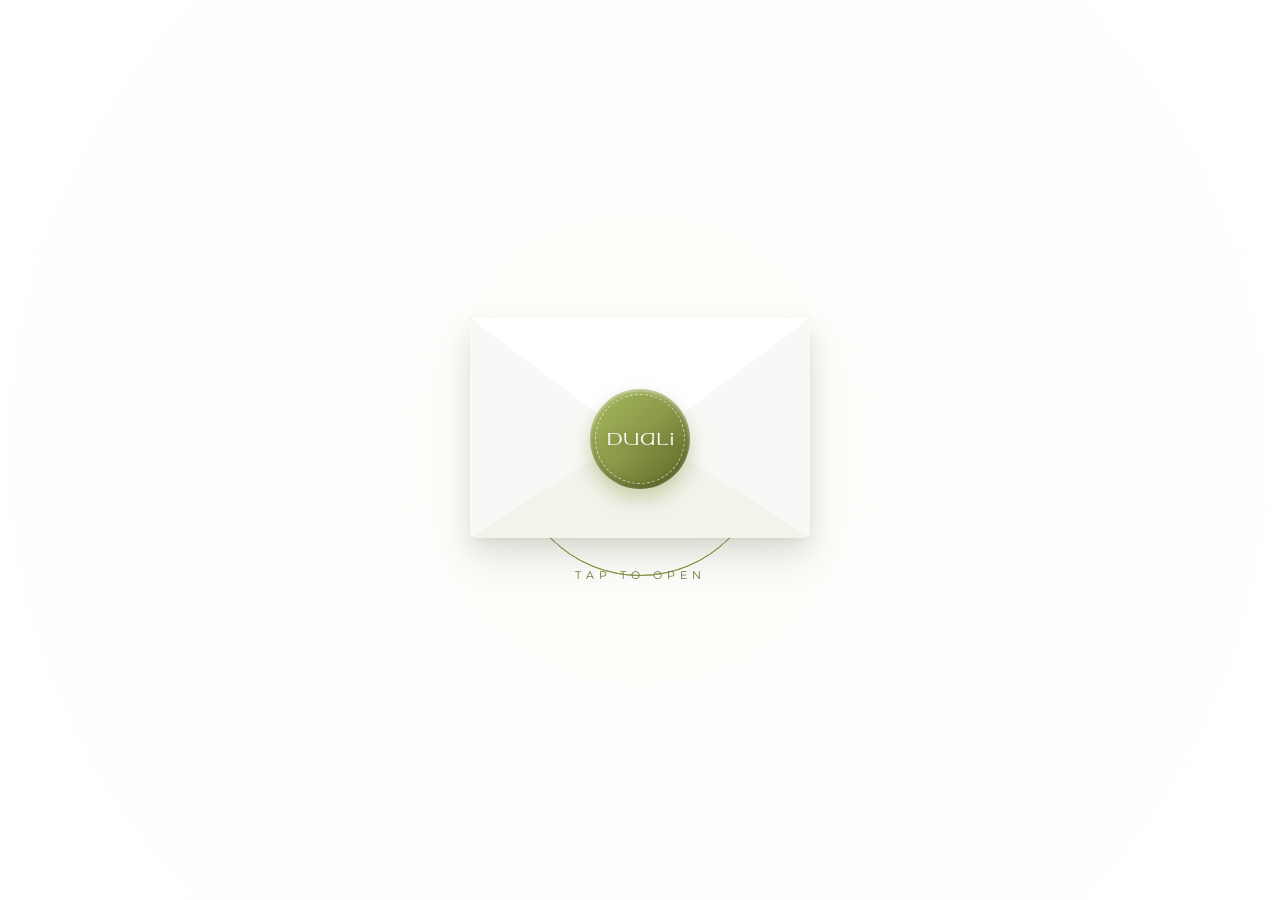
==== green.html @ 981661f7 "UPDATE CODE" ====
﻿<!DOCTYPE html>
<html lang="en">
<head>
    <meta charset="UTF-8">
    <meta name="viewport" content="width=device-width, initial-scale=1.0, maximum-scale=1.0, user-scalable=no">
    <title>Duali Tableware Showcase - Green Edition</title>
    <link rel="preconnect" href="https://fonts.googleapis.com">
    <link rel="preconnect" href="https://fonts.gstatic.com" crossorigin>
    <link href="https://fonts.googleapis.com/css2?family=Cormorant+Garamond:ital,wght@0,400;0,500;0,600;1,400&family=Montserrat:wght@300;400;500&display=swap" rel="stylesheet">
    <link rel="stylesheet" href="styles-green.css">
</head>
<body>
    <!-- Ambient background floating particles for extra aesthetic -->
    <div class="ambient-dust"></div>

    <div id="stage">
        <!-- The Envelope View -->
        <div id="envelope-view">
            <div class="glow-rings"></div>
            <div class="glow-rings" style="animation-delay: 2s;"></div>
            
            <div class="envelope-wrapper" id="envelope-wrapper">
                <div class="envelope" id="envelope">
                    <div class="env-inside"></div>
                    <!-- Flaps -->
                    <div class="card-preview" id="card-preview">
                        <img src="image.png" alt="Logo" style="width: 70px; margin: 20px auto; display: block; filter: brightness(0) opacity(0.85);">
                    </div>
                    <div class="flap flap-left"></div>
                    <div class="flap flap-right"></div>
                    <div class="flap flap-bottom"></div>
                    <div class="flap flap-top" id="flap-top"></div>
                    <!-- The seal is moved outside flap-top so it doesn't get clipped by clip-path -->
                    <div class="seal" id="seal">
                        <img src="image.png" alt="Logo" class="seal-logo">
                    </div>
                </div>
            </div>
            <p class="hint" id="hint">tap to open</p>
        </div>

        <!-- Invite View -->
        <div id="invite-view">
            <div id="celebration-container"></div>
            <div class="invite-card">
                
                <div class="card-border"></div>
                <div class="card-border-inner"></div>
                
                                <div class="logo-emblem animate-down" style="--delay: 0.1s">
                    <img src="image.png" alt="Logo" class="card-logo">
                </div>
                
                <p class="eyebrow animate-down" style="--delay: 0.2s">You are cordially invited to the</p>
                <h1 class="animate-down" style="--delay: 0.3s">Duali Tableware Showcase</h1>
                <p class="lede animate-down" style="--delay: 0.4s">Join us as we present our complete collection of<br>handcrafted functional art and tableware created to date.</p>
                
                <div class="divider animate-down" style="--delay: 0.5s">
                    <span class="diamond"></span>
                </div>
                
                <div class="scratch-wrap animate-down" id="scratch-wrap" style="--delay: 0.6s">
                    <div class="scratch-content">
                        <div class="dates">
                            <div class="date-block">
                                <span class="day">Saturday</span>
                                <span class="num">18</span>
                                <span class="month">September</span>
                            </div>
                            <span class="amp">&amp;</span>
                            <div class="date-block">
                                <span class="day">Sunday</span>
                                <span class="num">19</span>
                                <span class="month">September 2026</span>
                            </div>
                        </div>
                        <p class="time">11:00 AM - 6:00 PM</p>
                        <p class="walkin">Walk-ins welcome throughout the day</p>
                        <p class="venue">079 Stories, Bodakdev,<br>Ahmedabad</p>
                    </div>
                    <!-- The Canvas layer that gets scratched off -->
                    <canvas id="scratch-canvas"></canvas>
                </div>

                <p class="closing animate-down" style="--delay: 0.7s">We look forward to welcoming you.</p>
                
                <div class="animate-down" style="--delay: 0.8s">
                    <a href="https://instagram.com/dualidesigns" target="_blank" class="rsvp-btn">RSVP NOW</a>
                </div>

                <!-- Live Countdown -->
                <div class="countdown-wrapper animate-down" style="--delay: 0.9s">
                    <p class="countdown-title">The showcase begins in</p>
                    <div class="countdown" id="countdown">
                        <div class="cd-item">
                            <span class="cd-num" id="cd-days">00</span>
                            <span class="cd-label">Days</span>
                        </div>
                        <div class="cd-item">
                            <span class="cd-num" id="cd-hours">00</span>
                            <span class="cd-label">Hours</span>
                        </div>
                        <div class="cd-item">
                            <span class="cd-num" id="cd-mins">00</span>
                            <span class="cd-label">Mins</span>
                        </div>
                        <div class="cd-item">
                            <span class="cd-num" id="cd-secs">00</span>
                            <span class="cd-label">Secs</span>
                        </div>
                    </div>
                </div>

            </div>
        </div>
    </div>

    <script src="script-green.js"></script>
</body>
</html>
---- styles-green.css ----
﻿:root {
    --bg: #ffffff;
    --bg-glow: #fdfcf9;
    --card-bg: #fdfcf9;
    --ink: #1a1a1a;
    --ink-soft: #555555;
    --primary: #8a9848;
    --primary-dark: #6b7a33;
    --primary-gradient: linear-gradient(135deg, #a8bb5f 0%, #8a9848 50%, #586626 100%);
    --line: rgba(138, 152, 72, 0.2);
}

body {
    background: var(--bg);
    color: var(--ink);
    font-family: 'Montserrat', sans-serif;
    margin: 0;
    overflow-x: hidden;
    -webkit-font-smoothing: antialiased;
}

.hidden {
    display: none !important;
}

/* Ambient particles effect for aesthetics */
.ambient-dust {
    position: fixed;
    inset: 0;
    pointer-events: none;
    z-index: 0;
    background-image: 
        radial-gradient(1.5px 1.5px at 100px 50px, rgba(116, 163, 135, 0.3), transparent),
        radial-gradient(2px 2px at 200px 150px, rgba(116, 163, 135, 0.4), transparent),
        radial-gradient(1px 1px at 300px 80px, rgba(116, 163, 135, 0.2), transparent),
        radial-gradient(2.5px 2.5px at 400px 250px, rgba(116, 163, 135, 0.3), transparent);
    background-size: 500px 500px;
    animation: drift 60s linear infinite;
    opacity: 0.6;
}

@keyframes drift {
    0% { transform: translateY(0); }
    100% { transform: translateY(-500px); }
}

#stage {
    min-height: 100vh;
    display: flex;
    flex-direction: column;
    align-items: center;
    justify-content: center;
    background: radial-gradient(circle at center, var(--bg-glow) 0%, var(--bg) 100%);
    position: relative;
    z-index: 1;
}

#seal-view {
    display: flex;
    flex-direction: column;
    align-items: center;
    justify-content: center;
    gap: 30px;
    transition: opacity 0.5s ease, transform 0.5s ease;
    position: absolute;
    inset: 0;
    margin: auto;
}

/* Green Wax Seal */
.seal {
    width: 150px;
    height: 150px;
    border-radius: 50%;
    cursor: pointer;
    background: var(--primary-gradient);
    box-shadow: 
        0 20px 40px rgba(0,0,0,0.8),
        0 0 60px rgba(86, 135, 107, 0.2),
        inset 0 2px 5px rgba(255,255,255,0.4),
        inset 0 -6px 12px rgba(0,0,0,0.4);
    display: flex;
    align-items: center;
    justify-content: center;
    animation: breathe 4s ease-in-out infinite;
    position: relative;
}

.seal::after {
    content: '';
    position: absolute;
    inset: 8px;
    border-radius: 50%;
    border: 1px dashed rgba(255,255,255,0.4);
}

.seal-logo {
    width: 65%;
    height: 65%;
    object-fit: contain;
    transition: transform 0.3s ease;
    filter: drop-shadow(0 4px 6px rgba(0,0,0,0.4));
    z-index: 2;
}

.seal:hover .seal-logo {
    transform: scale(1.08);
}

@keyframes breathe {
    0%, 100% { transform: scale(1); box-shadow: 0 20px 40px rgba(0,0,0,0.8), 0 0 60px rgba(86, 135, 107, 0.2), inset 0 2px 5px rgba(255,255,255,0.4), inset 0 -6px 12px rgba(0,0,0,0.4); }
    50% { transform: scale(1.04); box-shadow: 0 25px 50px rgba(0,0,0,0.9), 0 0 80px rgba(86, 135, 107, 0.35), inset 0 2px 5px rgba(255,255,255,0.4), inset 0 -6px 12px rgba(0,0,0,0.4); }
}

.hint {
    font-size: 12px;
    letter-spacing: 5px;
    color: var(--primary);
    text-transform: uppercase;
    margin: 0;
    animation: pulse 2s infinite;
}

@keyframes pulse {
    0%, 100% { opacity: 0.4; }
    50% { opacity: 1; }
}

/* Crack + lift animation */
.seal.opening {
    animation: none;
    transform: scale(0.4) translateY(-80px) rotate(15deg);
    opacity: 0;
    transition: transform 0.6s cubic-bezier(0.6,-0.1,0.3,1.3), opacity 0.4s ease 0.2s;
    box-shadow: 0 4px 10px rgba(0,0,0,0.5);
}

/* ---------- INVITE VIEW ---------- */
#invite-view {
    width: 100%;
    display: none;
    justify-content: center;
    opacity: 0;
    padding: 60px 20px; 
    box-sizing: border-box;
    transition: opacity 1s ease;
    min-height: 100vh;
}

#invite-view.show {
    opacity: 1;
}

.invite-card {
    background: var(--card-bg);
    width: 100%;
    max-width: 600px;
    padding: 60px 50px;
    box-shadow: 0 40px 100px rgba(0,0,0,0.8), inset 0 0 0 1px rgba(255,255,255,0.03);
    border-radius: 4px; /* sharper elegant corners */
    text-align: center;
    position: relative;
    margin: auto; 
    overflow: hidden;
}

/* Beautiful nested borders */
.card-border {
    position: absolute;
    inset: 12px;
    border: 1px solid var(--line);
    pointer-events: none;
    z-index: 0;
}
.card-border-inner {
    position: absolute;
    inset: 18px;
    border: 1px solid rgba(86, 135, 107, 0.05);
    pointer-events: none;
    z-index: 0;
}

/* Ensure contents sit above the absolute borders */
.invite-card > * {
    position: relative;
    z-index: 1;
}

/* Staggered Animations */


#invite-view.show 



.eyebrow {
    font-size: 11px;
    letter-spacing: 3px;
    color: var(--primary);
    text-transform: uppercase;
    margin: 0 0 16px;
    line-height: 1.5;
}

.invite-card h1 {
    font-family: 'Cormorant Garamond', serif;
    font-size: 48px;
    font-weight: 400;
    margin: 0 0 20px;
    color: var(--primary);
    letter-spacing: 2px;
    text-shadow: 0 2px 10px rgba(86, 135, 107, 0.2);
}

.lede {
    font-size: 14.5px;
    line-height: 1.8;
    color: var(--ink-soft);
    margin: 0 auto 40px;
    font-weight: 300;
}

.divider {
    width: 100px;
    height: 1px;
    background: linear-gradient(90deg, transparent, var(--primary), transparent);
    margin: 0 auto 50px;
    position: relative;
}

.divider .diamond {
    position: absolute;
    top: 50%;
    left: 50%;
    transform: translate(-50%, -50%) rotate(45deg);
    width: 6px;
    height: 6px;
    background: var(--primary);
    box-shadow: 0 0 10px var(--primary);
}

/* ---------- SCRATCH PANEL ---------- */
.scratch-wrap {
    position: relative;
    background: rgba(255,255,255,0.02);
    margin-bottom: 50px;
    min-height: 250px;
    border-radius: 8px;
    display: flex;
    align-items: center;
    justify-content: center;
    box-shadow: inset 0 2px 20px rgba(0,0,0,0.5);
    border: 1px solid var(--line);
    overflow: hidden;
}

.scratch-content {
    padding: 40px 20px;
    display: flex;
    flex-direction: column;
    align-items: center;
    width: 100%;
}

.dates {
    display: flex;
    align-items: baseline;
    justify-content: center;
    gap: 25px;
    margin-bottom: 15px;
}

.date-block {
    display: flex;
    flex-direction: column;
    align-items: center;
    gap: 8px;
}

.date-block .day { 
    font-size: 11px; 
    letter-spacing: 3px; 
    text-transform: uppercase; 
    color: var(--primary); 
}

.date-block .num { 
    font-family: 'Cormorant Garamond', serif; 
    font-size: 54px; 
    color: var(--ink); 
    line-height: 1; 
    text-shadow: 0 2px 15px rgba(255,255,255,0.1);
}

.date-block .month { 
    font-size: 12.5px; 
    letter-spacing: 2px; 
    color: var(--ink-soft); 
}

.amp {
    font-family: 'Cormorant Garamond', serif;
    font-style: italic;
    font-size: 28px;
    color: var(--primary);
    transform: translateY(-10px);
}

.time { 
    margin: 10px 0 5px; 
    font-size: 15px; 
    color: var(--ink); 
    font-weight: 400;
    letter-spacing: 1px;
}

.walkin {
    font-size: 13.5px;
    color: var(--ink-soft);
    margin: 2px 0 20px;
    font-style: italic;
    font-family: 'Cormorant Garamond', serif;
}

.venue { 
    font-size: 14px; 
    color: var(--ink); 
    margin: 10px 0 0;
    padding-top: 20px;
    border-top: 1px solid var(--line);
    width: 100%;
    max-width: 250px;
    letter-spacing: 1px;
    line-height: 1.5;
}

#scratch-canvas {
    position: absolute;
    inset: 0;
    width: 100%;
    height: 100%;
    cursor: crosshair;
    touch-action: none;
}

.closing {
    font-family: 'Cormorant Garamond', serif;
    font-style: italic;
    font-size: 22px;
    color: var(--ink);
    margin: 0 0 40px;
}

.rsvp-btn {
    display: inline-block;
    padding: 18px 55px;
    background: var(--primary-gradient);
    color: #ffffff;
    text-decoration: none;
    font-size: 13px;
    letter-spacing: 5px;
    font-weight: 500;
    text-transform: uppercase;
    border-radius: 4px;
    transition: all 0.4s cubic-bezier(0.16, 1, 0.3, 1);
    box-shadow: 0 10px 30px rgba(86, 135, 107, 0.15);
    border: 1px solid rgba(255,255,255,0.2);
}

.rsvp-btn:hover {
    transform: translateY(-4px);
    box-shadow: 0 15px 40px rgba(86, 135, 107, 0.3);
    filter: brightness(1.15);
}

/* ---------- COUNTDOWN ---------- */
.countdown-wrapper {
    margin-top: 55px;
    padding-top: 40px;
    position: relative;
}

.countdown-wrapper::before {
    content: '';
    position: absolute;
    top: 0;
    left: 20%;
    right: 20%;
    height: 1px;
    background: linear-gradient(90deg, transparent, var(--line), transparent);
}

.countdown-title {
    font-size: 11px;
    text-transform: uppercase;
    letter-spacing: 4px;
    color: var(--primary);
    margin: 0 0 25px;
}

.countdown {
    display: flex;
    justify-content: center;
    gap: 40px;
}

.cd-item {
    display: flex;
    flex-direction: column;
    align-items: center;
}

.cd-num {
    font-family: 'Cormorant Garamond', serif;
    font-size: 42px;
    color: var(--ink);
    line-height: 1;
    margin-bottom: 8px;
    text-shadow: 0 2px 10px rgba(255,255,255,0.05);
}

.cd-label {
    font-size: 10px;
    text-transform: uppercase;
    letter-spacing: 3px;
    color: var(--ink-soft);
}

@media (max-width: 500px) {
    .invite-card {
        padding: 50px 20px;
    }
    .invite-card h1 {
        font-size: 38px;
    }
    .dates {
        flex-direction: column;
        align-items: center;
        gap: 15px;
    }
    .amp { display: none; }
    .countdown { gap: 20px; }
    .cd-num { font-size: 32px; }
}



/* ENVELOPE VIEW */
#envelope-view {
    position: absolute;
    inset: 0;
    display: flex;
    flex-direction: column;
    align-items: center;
    justify-content: center;
    z-index: 100;
    transition: opacity 0.8s ease, transform 0.8s ease;
}
.envelope-wrapper {
    position: relative;
    width: 340px;
    height: 220px;
    perspective: 1500px;
    margin-bottom: 30px;
}

.glow-rings {
    position: absolute;
    width: 250px;
    height: 250px;
    border-radius: 50%;
    border: 1px solid var(--primary);
    top: 50%;
    left: 50%;
    transform: translate(-50%, -50%);
    animation: ripple 4s infinite cubic-bezier(0.4, 0, 0.2, 1);
    pointer-events: none;
    z-index: -1;
}
@keyframes ripple {
    0% { width: 250px; height: 250px; opacity: 0.6; border-width: 2px; }
    100% { width: 700px; height: 700px; opacity: 0; border-width: 1px; }
}

.envelope {
    width: 100%;
    height: 100%;
    position: relative;
    background: #e9ede3; /* subtle olive green tint inside */
    border-radius: 4px;
    box-shadow: 0 25px 60px rgba(0,0,0,0.15);
    transition: transform 0.8s ease;
    transform-style: preserve-3d;
}

.env-inside {
    position: absolute;
    inset: 4px;
    background: var(--primary); /* olive inner lining */
    border-radius: 2px;
}

.flap {
    position: absolute;
    inset: 0;
    pointer-events: none;
}
.flap-left {
    background: linear-gradient(to right, #ffffff, #f4f6ef); border-right: 1px solid rgba(0,0,0,0.03);
    clip-path: polygon(0 0, 52% 50%, 0 100%);
    border-radius: 4px 0 0 4px;
    z-index: 2;
}
.flap-right {
    background: linear-gradient(to left, #ffffff, #f4f6ef); border-left: 1px solid rgba(0,0,0,0.03);
    clip-path: polygon(100% 0, 48% 50%, 100% 100%);
    border-radius: 0 4px 4px 0;
    z-index: 2;
}
.flap-bottom {
    background: linear-gradient(to top, #ffffff, #f4f6ef); border-top: 1px solid rgba(0,0,0,0.04);
    clip-path: polygon(0 100%, 50% 52%, 100% 100%);
    border-radius: 0 0 4px 4px;
    z-index: 3;
    filter: drop-shadow(0 -3px 3px rgba(0,0,0,0.05));
}

.flap-top {
    background: linear-gradient(to bottom, #ffffff, #f4f6ef); border-bottom: 1px solid rgba(0,0,0,0.05);
    clip-path: polygon(0 0, 100% 0, 50% 58%);
    border-radius: 4px 4px 0 0;
    transform-origin: top;
    transition: transform 0.8s cubic-bezier(0.6, -0.1, 0.3, 1.3);
    z-index: 5;
    pointer-events: auto;
    cursor: pointer;
    display: flex;
    align-items: center;
    justify-content: center;
    filter: drop-shadow(0 4px 4px rgba(0,0,0,0.08));
}

.envelope.open .flap-top {
    transform: rotateX(180deg);
    z-index: 1;
}
.envelope.open .seal {
    opacity: 0;
    transform: scale(0);
    transition: all 0.4s ease;
}

.seal {
    position: absolute;
    pointer-events: none;
    z-index: 6;
    top: 55%; 
    left: 50%;
    transform: translate(-50%, -50%);
    width: 100px;
    height: 100px;
    border-radius: 50%;
    background: var(--primary-gradient);
    box-shadow: 
        0 10px 20px rgba(138, 152, 72, 0.4),
        inset 0 2px 4px rgba(255,255,255,0.6),
        inset 0 -4px 8px rgba(0,0,0,0.2);
    display: flex;
    align-items: center;
    justify-content: center;
    animation: breathe 3s ease-in-out infinite;
    transition: all 0.3s ease;
}

.seal::after {
    content: '';
    position: absolute;
    inset: 5px;
    border-radius: 50%;
    border: 1px dashed rgba(255,255,255,0.6);
}

.seal-logo {
    width: 65%;
    height: 65%;
    object-fit: contain;
    transition: transform 0.3s ease;
    filter: drop-shadow(0 2px 4px rgba(0,0,0,0.2));
    z-index: 2;
}

.envelope:hover .seal-logo {
    transform: scale(1.08);
}
.envelope:hover .seal {
    transform: translate(-50%, -50%) scale(1.05);
}

@keyframes breathe {
    0%, 100% { box-shadow: 0 10px 20px rgba(138, 152, 72, 0.4), inset 0 2px 4px rgba(255,255,255,0.6), inset 0 -4px 8px rgba(0,0,0,0.2); }
    50% { box-shadow: 0 15px 30px rgba(138, 152, 72, 0.6), inset 0 2px 4px rgba(255,255,255,0.6), inset 0 -4px 8px rgba(0,0,0,0.2); }
}

.hint {
    font-size: 11px;
    letter-spacing: 5px;
    color: var(--primary-dark);
    text-transform: uppercase;
    margin: 0;
    animation: pulse 2s infinite;
}

@keyframes pulse {
    0%, 100% { opacity: 0.5; }
    50% { opacity: 1; }
}





/* CELEBRATION FALLING ANIMATION */
#celebration-container {
    position: absolute;
    top: 0;
    left: 0;
    width: 100%;
    height: 100%;
    pointer-events: none;
    overflow: hidden;
    z-index: 10;
}
.confetti {
    position: absolute;
    top: -50px;
    width: 8px;
    height: 16px;
    background: var(--primary);
    border-radius: 50% 0 50% 0; /* Leaf shape */
    opacity: 0;
    animation: fall linear forwards;
}
@keyframes fall {
    0% { transform: translateY(-50px) rotate(0deg); opacity: 0; }
    10% { opacity: 1; }
    90% { opacity: 1; }
    100% { transform: translateY(100vh) rotate(720deg); opacity: 0; }
}


/* FIXES FOR VISIBILITY */


.envelope {
    box-shadow: 0 30px 60px rgba(0, 0, 0, 0.1), 0 10px 25px rgba(138, 152, 72, 0.15) !important;
    background: #e4e7d9 !important; 
}

.flap-left {
    background: linear-gradient(to right, #f4f5ef, #ebede4) !important;
    border-right: 1px solid rgba(0,0,0,0.06) !important;
}
.flap-right {
    background: linear-gradient(to left, #f4f5ef, #ebede4) !important;
    border-left: 1px solid rgba(0,0,0,0.06) !important;
}
.flap-bottom {
    background: linear-gradient(to top, #f4f5ef, #ebede4) !important;
    border-top: 1px solid rgba(0,0,0,0.06) !important;
    filter: drop-shadow(0 -4px 6px rgba(0,0,0,0.08)) !important;
}
.flap-top {
    background: linear-gradient(to bottom, #fdfcf9, #f4f5ef) !important;
    border-bottom: 1px solid rgba(0,0,0,0.06) !important;
    filter: drop-shadow(0 6px 8px rgba(0,0,0,0.12)) !important;
}

/* CARD PULL-OUT ANIMATION */
.envelope::before {
    content: '';
    position: absolute;
    top: 0; left: 0; width: 100%; height: 100%;
    background: #e4e7d9;
    z-index: 1;
    border-radius: 4px;
}
.card-preview {
    position: absolute;
    top: 5px;
    left: 5px;
    width: calc(100% - 10px);
    height: calc(100% - 10px);
    background: #ffffff;
    border: 1px solid rgba(0,0,0,0.08);
    border-radius: 8px;
    z-index: 2;
    transition: transform 0.8s cubic-bezier(0.2, 0.8, 0.2, 1) 0.3s;
    box-shadow: 0 4px 10px rgba(0,0,0,0.05);
}
.envelope.open .card-preview {
    transform: translateY(-130px) scale(1.05);
}
/* Ensure flaps are above the card */
.flap-left, .flap-right { z-index: 3; }
.flap-bottom { z-index: 4; }

/* REDEFINED ENVELOPE SHAPE & COLORS FOR REALISM */
.envelope {
    background: #dce0d1 !important; /* Inner shadow color */
    box-shadow: 0 20px 40px rgba(0, 0, 0, 0.1), 0 10px 20px rgba(138, 152, 72, 0.1) !important;
}
.envelope::before {
    background: #dce0d1 !important; /* Ensure inside back wall matches */
}
.flap-left {
    background: #f8f9f6 !important;
    clip-path: polygon(0 0, 50% 50%, 0 100%) !important;
    border: none !important;
}
.flap-right {
    background: #f8f9f6 !important;
    clip-path: polygon(100% 0, 50% 50%, 100% 100%) !important;
    border: none !important;
}
.flap-bottom {
    background: #f2f4ec !important;
    clip-path: polygon(0 100%, 50% 50%, 100% 100%) !important;
    filter: drop-shadow(0 -2px 4px rgba(0,0,0,0.06)) !important;
    border: none !important;
}
.flap-top {
    background: #ffffff !important;
    clip-path: polygon(0 0, 100% 0, 50% 58%) !important;
    filter: drop-shadow(0 4px 8px rgba(0,0,0,0.12)) !important;
    border: none !important;
}


.animate-down {
    opacity: 0;
    transform: translateY(-20px);
    clip-path: inset(0 0 100% 0); /* Clipped from the bottom up */
    transition: 
        opacity 0.8s ease var(--delay), 
        transform 0.8s cubic-bezier(0.16, 1, 0.3, 1) var(--delay),
        clip-path 1.2s cubic-bezier(0.4, 0, 0.2, 1) var(--delay);
}

#invite-view.show .animate-down {
    opacity: 1;
    transform: translateY(0);
    clip-path: inset(-20% -20% -20% -20%);
}

.logo-emblem {
    width: 80px;
    height: 80px;
    margin: 0 auto 30px;
    background: linear-gradient(135deg, #8a9848 0%, #586626 100%);
    border-radius: 50%;
    display: flex;
    align-items: center;
    justify-content: center;
    box-shadow: 0 10px 25px rgba(138, 152, 72, 0.4), inset 0 2px 4px rgba(255,255,255,0.6);
    position: relative;
    z-index: 2;
}
.logo-emblem::after {
    content: '';
    position: absolute;
    inset: 4px;
    border-radius: 50%;
    border: 1px dashed rgba(255,255,255,0.5);
}
.card-logo {
    width: 65%;
    height: 65%;
    object-fit: contain;
    filter: drop-shadow(0 2px 4px rgba(0,0,0,0.2));
    z-index: 2;
}
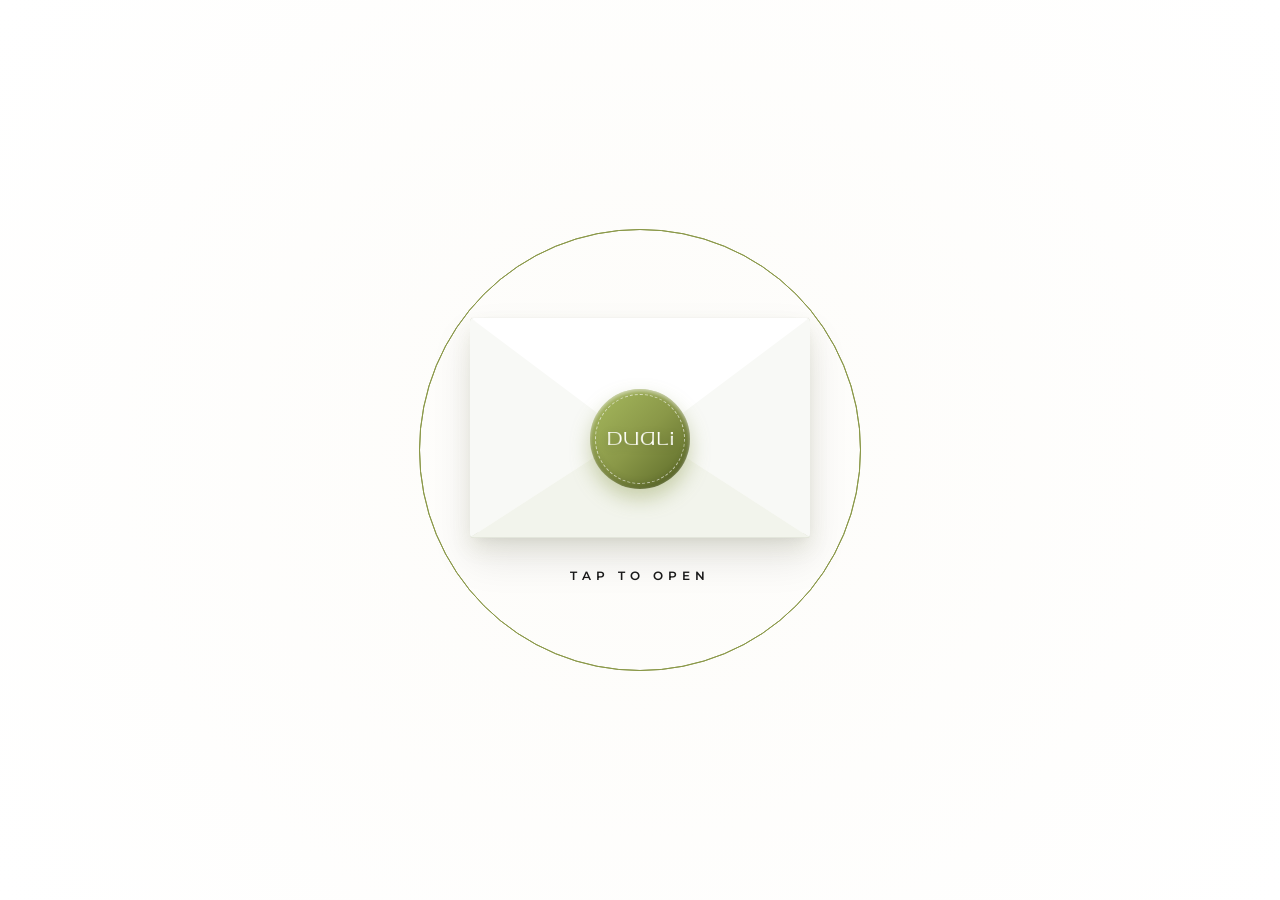
==== commit a4c12b2b: "UPDATE CODE" ====
--- a/green.html
+++ b/green.html
@@ -6,7 +6,7 @@
     <title>Duali Tableware Showcase - Green Edition</title>
     <link rel="preconnect" href="https://fonts.googleapis.com">
     <link rel="preconnect" href="https://fonts.gstatic.com" crossorigin>
-    <link href="https://fonts.googleapis.com/css2?family=Cormorant+Garamond:ital,wght@0,400;0,500;0,600;1,400&family=Montserrat:wght@300;400;500&display=swap" rel="stylesheet">
+    <link href="https://fonts.googleapis.com/css2?family=Playfair+Display:ital,wght@0,400;0,500;0,600;0,700;1,400&family=Montserrat:wght@300;400;500&display=swap" rel="stylesheet">
     <link rel="stylesheet" href="styles-green.css">
 </head>
 <body>
@@ -41,7 +41,6 @@
 
         <!-- Invite View -->
         <div id="invite-view">
-            <div id="celebration-container"></div>
             <div class="invite-card">
                 
                 <div class="card-border"></div>
@@ -111,11 +110,7 @@
                     </div>
                 </div>
 
-            </div>
-        </div>
-    </div>
-
-    <script src="script-green.js"></script>
+            </div></div><div id="celebration-container"></div></div><script src="script-green.js"></script>
 </body>
 </html>
 
@@ -124,3 +119,5 @@
 
 
 
+
+
--- a/styles-green.css
+++ b/styles-green.css
@@ -115,14 +115,19 @@
 .hint {
     font-size: 12px;
     letter-spacing: 5px;
-    color: var(--primary);
+    color: var(--ink);
+    font-weight: 600;
     text-transform: uppercase;
     margin: 0;
+    text-align: center;
+    width: 100%;
     animation: pulse 2s infinite;
 }
 
 @keyframes pulse {
-    0%, 100% { opacity: 0.4; }
+    0%, 100% { opacity: 0.5; transform: scale(1); }
+    50% { opacity: 1; transform: scale(1.05); }
+}
     50% { opacity: 1; }
 }
 
@@ -203,7 +208,7 @@
 }
 
 .invite-card h1 {
-    font-family: 'Cormorant Garamond', serif;
+    font-family: 'Playfair Display', serif;
     font-size: 48px;
     font-weight: 400;
     margin: 0 0 20px;
@@ -285,7 +290,7 @@
 }
 
 .date-block .num { 
-    font-family: 'Cormorant Garamond', serif; 
+    font-family: 'Playfair Display', serif; 
     font-size: 54px; 
     color: var(--ink); 
     line-height: 1; 
@@ -299,7 +304,7 @@
 }
 
 .amp {
-    font-family: 'Cormorant Garamond', serif;
+    font-family: 'Playfair Display', serif;
     font-style: italic;
     font-size: 28px;
     color: var(--primary);
@@ -319,7 +324,7 @@
     color: var(--ink-soft);
     margin: 2px 0 20px;
     font-style: italic;
-    font-family: 'Cormorant Garamond', serif;
+    font-family: 'Playfair Display', serif;
 }
 
 .venue { 
@@ -344,7 +349,7 @@
 }
 
 .closing {
-    font-family: 'Cormorant Garamond', serif;
+    font-family: 'Playfair Display', serif;
     font-style: italic;
     font-size: 22px;
     color: var(--ink);
@@ -411,7 +416,7 @@
 }
 
 .cd-num {
-    font-family: 'Cormorant Garamond', serif;
+    font-family: 'Playfair Display', serif;
     font-size: 42px;
     color: var(--ink);
     line-height: 1;
@@ -427,9 +432,17 @@
 }
 
 @media (max-width: 500px) {
-    .invite-card {
-        padding: 50px 20px;
-    }
+    .invite-card { padding: 40px 15px; }
+    .invite-card h1 { font-size: 34px; }
+    .dates { flex-direction: row; align-items: baseline; gap: 15px; }
+    .date-block .num { font-size: 40px; }
+    .date-block .month { font-size: 11px; }
+    .amp { display: block !important; font-size: 22px; transform: translateY(-5px); }
+    .countdown { gap: 15px; }
+    .cd-num { font-size: 28px; }
+    .envelope-wrapper { transform: scale(0.85); }
+    .scratch-content { padding: 30px 10px; }
+}
     .invite-card h1 {
         font-size: 38px;
     }
@@ -466,8 +479,7 @@
 
 .glow-rings {
     position: absolute;
-    width: 250px;
-    height: 250px;
+    width: 440px; height: 440px;
     border-radius: 50%;
     border: 1px solid var(--primary);
     top: 50%;
@@ -478,8 +490,8 @@
     z-index: -1;
 }
 @keyframes ripple {
-    0% { width: 250px; height: 250px; opacity: 0.6; border-width: 2px; }
-    100% { width: 700px; height: 700px; opacity: 0; border-width: 1px; }
+    0% { width: 440px; height: 440px; opacity: 0.6; border-width: 2px; }
+    100% { width: 850px; height: 850px; opacity: 0; border-width: 1px; }
 }
 
 .envelope {
@@ -602,16 +614,21 @@
 }
 
 .hint {
-    font-size: 11px;
+    font-size: 12px;
     letter-spacing: 5px;
-    color: var(--primary-dark);
+    color: var(--ink);
+    font-weight: 600;
     text-transform: uppercase;
     margin: 0;
+    text-align: center;
+    width: 100%;
     animation: pulse 2s infinite;
 }
 
 @keyframes pulse {
-    0%, 100% { opacity: 0.5; }
+    0%, 100% { opacity: 0.5; transform: scale(1); }
+    50% { opacity: 1; transform: scale(1.05); }
+}
     50% { opacity: 1; }
 }
 
@@ -620,16 +637,7 @@
 
 
 /* CELEBRATION FALLING ANIMATION */
-#celebration-container {
-    position: absolute;
-    top: 0;
-    left: 0;
-    width: 100%;
-    height: 100%;
-    pointer-events: none;
-    overflow: hidden;
-    z-index: 10;
-}
+#celebration-container { position: absolute; top: 0; left: 0; width: 100%; height: 100%; pointer-events: none; overflow: hidden; z-index: 9999; }
 .confetti {
     position: absolute;
     top: -50px;
@@ -779,3 +787,8 @@
     filter: drop-shadow(0 2px 4px rgba(0,0,0,0.2));
     z-index: 2;
 }
+
+
+
+
+
